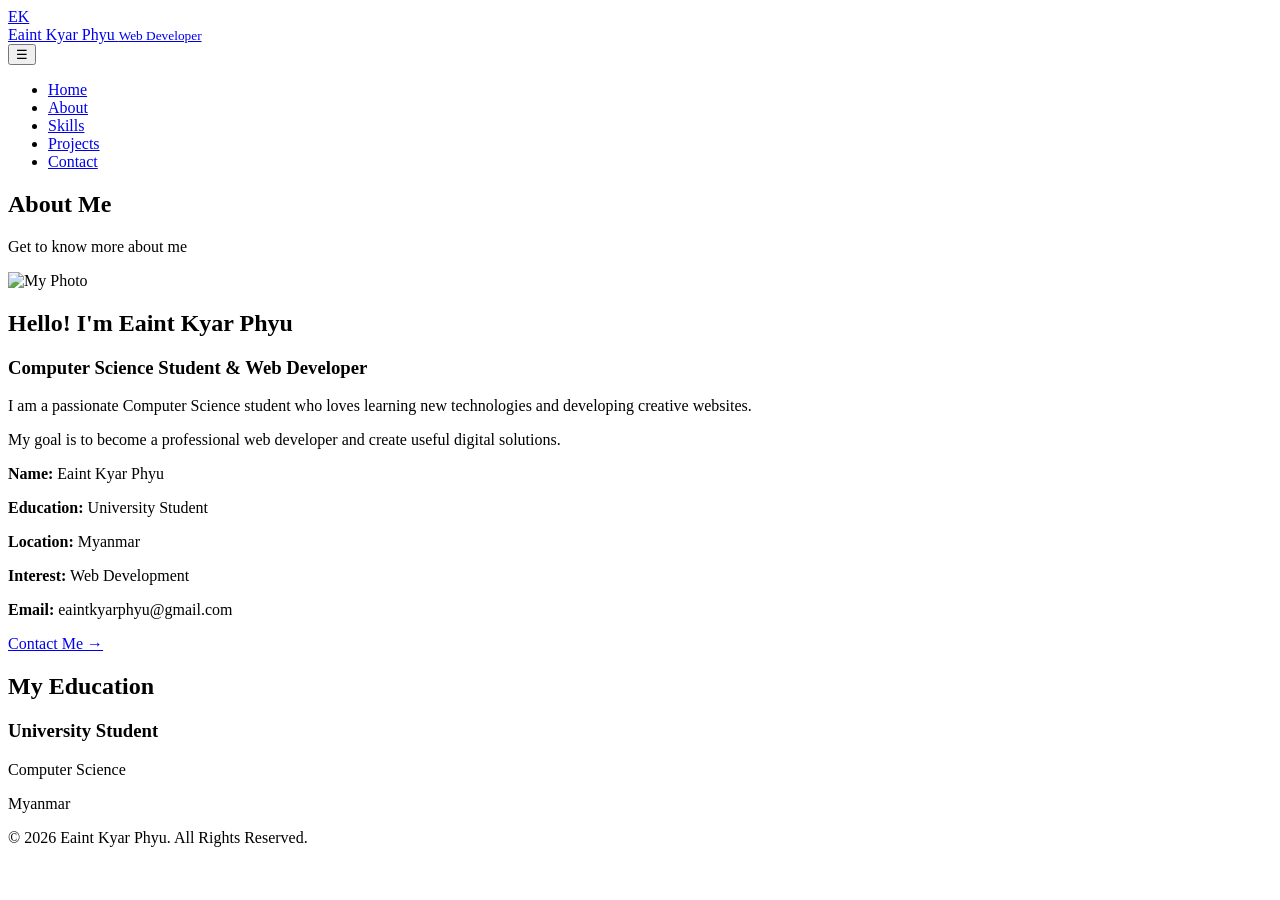
==== about.html @ ffb476ad "Create about.html" ====
<!DOCTYPE html>

<html lang="en">

<head>

    <meta charset="UTF-8">

    <meta name="viewport" content="width=device-width, initial-scale=1.0">

    <title>About Me | Eaint Kyar Phyu</title>

    <link rel="stylesheet" href="css/style.css">

</head>

<body>

<header>

    <nav class="navbar">

        <a href="index.html" class="brand">

            <div class="logo">EK</div>

            <div>Eaint Kyar Phyu

                <small>Web Developer</small>

            </div>

        </a>

        <button class="menu-toggle" onclick="toggleMenu()">☰</button>

        <ul class="nav-links" id="navLinks">

            <li><a href="index.html">Home</a></li>

            <li><a href="about.html" class="active">About</a></li>

            <li><a href="skills.html">Skills</a></li>

            <li><a href="projects.html">Projects</a></li>

            <li><a href="contact.html">Contact</a></li>

        </ul>

    </nav>

</header>

<section class="page-banner">

    <h1>About Me</h1>

    <p>Get to know more about me</p>

</section>

<section class="section about-section">

    <div class="about-container">

        <div class="about-image">

            <img src="images/profile.jpg" alt="My Photo">

        </div>

        <div class="about-text">

            <h2>Hello! I'm Eaint Kyar Phyu</h2>

            <h3>Computer Science Student & Web Developer</h3>

            <p>

                I am a passionate Computer Science student

                who loves learning new technologies and

                developing creative websites.

            </p>

            <p>

                My goal is to become a professional web

                developer and create useful digital solutions.

            </p>

            <div class="info-list">

                <p><strong>Name:</strong> Eaint Kyar Phyu</p>

                <p><strong>Education:</strong> University Student</p>

                <p><strong>Location:</strong> Myanmar</p>

                <p><strong>Interest:</strong> Web Development</p>

                <p><strong>Email:</strong> eaintkyarphyu@gmail.com</p>

            </div>

            <a href="contact.html" class="btn">

                Contact Me →

            </a>

        </div>

    </div>

</section>

<section class="section soft-bg">

    <div class="container">

        <h2 class="section-title">My Education</h2>

        <div class="info-card">

            <h3>University Student</h3>

            <p>Computer Science</p>

            <span>Myanmar</span>

        </div>

    </div>

</section>

<footer>

    <p>© 2026 Eaint Kyar Phyu. All Rights Reserved.</p>

</footer>

<script src="js/script.js"></script>

</body>

</html>
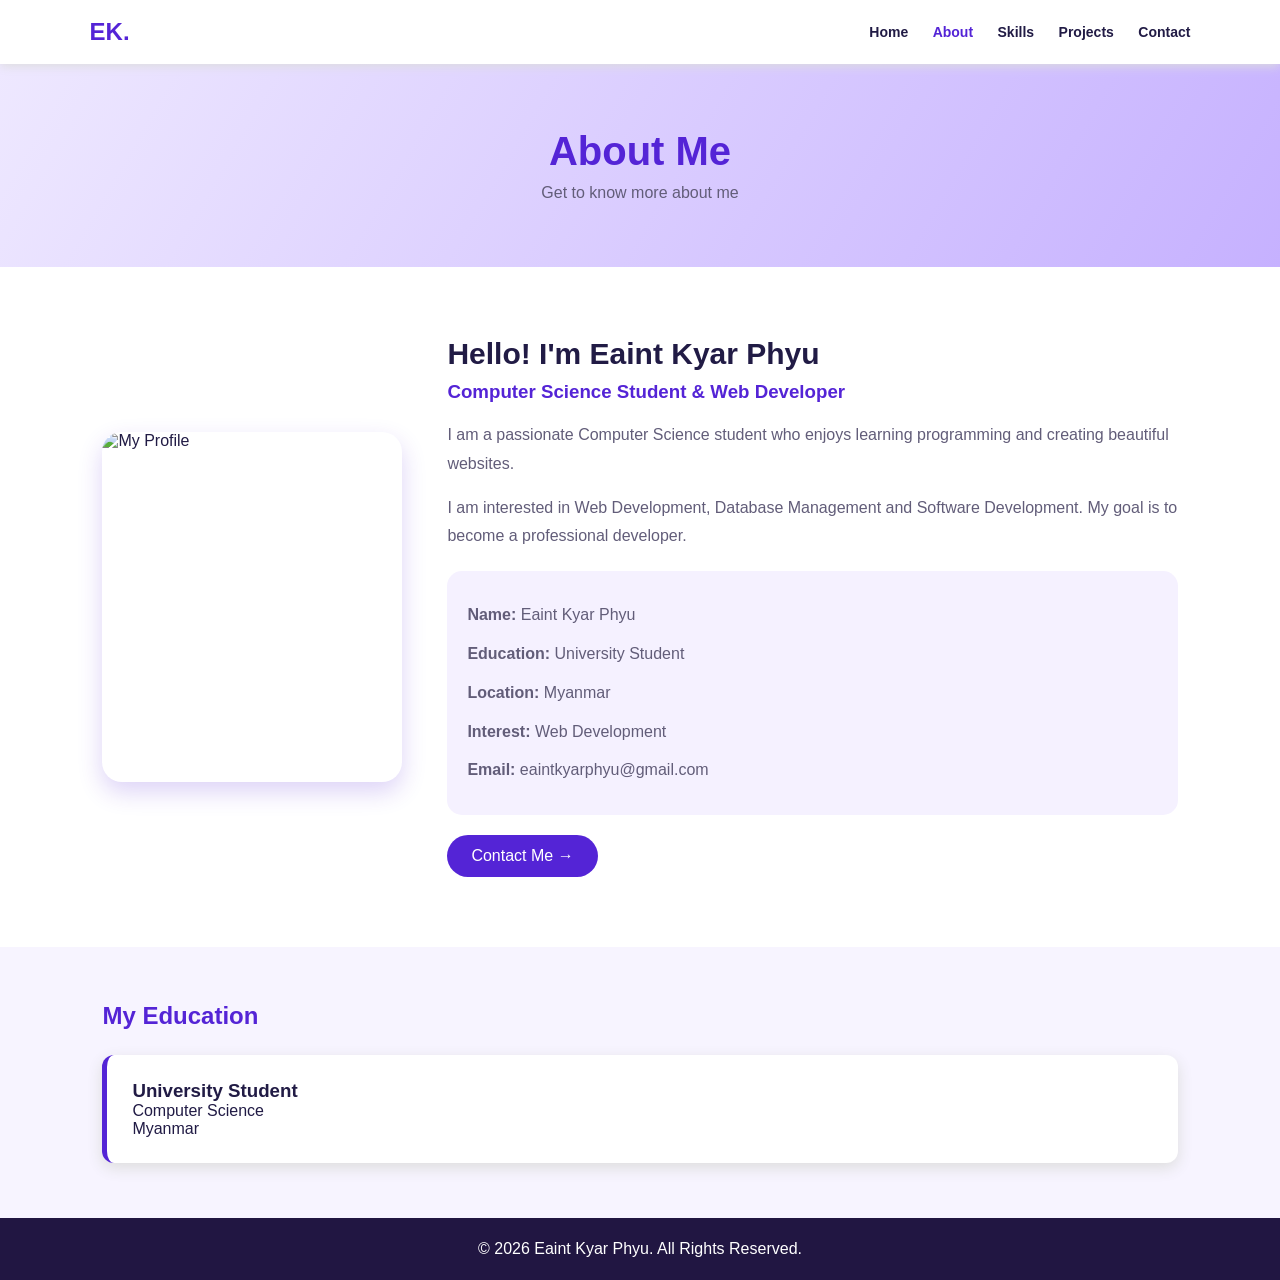
==== commit 67ddb1f5: "Update about.html" ====
--- a/about.html
+++ b/about.html
@@ -4,13 +4,219 @@
 
 <head>
 
-    <meta charset="UTF-8">
-
-    <meta name="viewport" content="width=device-width, initial-scale=1.0">
-
-    <title>About Me | Eaint Kyar Phyu</title>
-
-    <link rel="stylesheet" href="css/style.css">
+<meta charset="UTF-8">
+
+<meta name="viewport" content="width=device-width, initial-scale=1.0">
+
+<title>About Me | Eaint Kyar Phyu</title>
+
+<style>
+
+* { margin:0; padding:0; box-sizing:border-box; }
+
+body {
+
+    font-family:Arial,sans-serif;
+
+    color:#211b45;
+
+}
+
+header {
+
+    padding:18px 7%;
+
+    display:flex;
+
+    justify-content:space-between;
+
+    align-items:center;
+
+    box-shadow:0 2px 10px #ddd;
+
+    position:sticky;
+
+    top:0;
+
+    background:white;
+
+}
+
+.logo { color:#5424d6; font-size:24px; font-weight:bold; }
+
+nav a {
+
+    text-decoration:none;
+
+    color:#211b45;
+
+    margin-left:20px;
+
+    font-size:14px;
+
+    font-weight:bold;
+
+}
+
+nav a:hover, nav a.active { color:#5424d6; }
+
+.banner {
+
+    background:linear-gradient(120deg,#eee8ff,#c6b1ff);
+
+    text-align:center;
+
+    padding:65px 20px;
+
+}
+
+.banner h1 { color:#5424d6; font-size:40px; }
+
+.banner p { margin-top:10px; color:#625d79; }
+
+.about {
+
+    padding:70px 8%;
+
+    display:flex;
+
+    align-items:center;
+
+    gap:45px;
+
+}
+
+.about img {
+
+    width:300px;
+
+    height:350px;
+
+    object-fit:cover;
+
+    border-radius:20px;
+
+    box-shadow:0 10px 25px #5424d633;
+
+}
+
+.about-content { flex:1; }
+
+.about-content h2 {
+
+    font-size:30px;
+
+    margin-bottom:10px;
+
+}
+
+.about-content h3 {
+
+    color:#5424d6;
+
+    margin-bottom:18px;
+
+}
+
+.about-content p {
+
+    color:#625d79;
+
+    line-height:1.8;
+
+    margin-bottom:15px;
+
+}
+
+.info {
+
+    background:#f5f1ff;
+
+    padding:20px;
+
+    border-radius:15px;
+
+    margin:20px 0;
+
+}
+
+.info p { margin:10px 0; }
+
+.btn {
+
+    display:inline-block;
+
+    padding:12px 24px;
+
+    background:#5424d6;
+
+    color:white;
+
+    border-radius:25px;
+
+    text-decoration:none;
+
+}
+
+.education {
+
+    background:#f7f4ff;
+
+    padding:55px 8%;
+
+}
+
+.education h2 {
+
+    color:#5424d6;
+
+    margin-bottom:25px;
+
+}
+
+.edu-card {
+
+    background:white;
+
+    padding:25px;
+
+    border-left:5px solid #5424d6;
+
+    border-radius:12px;
+
+    box-shadow:0 5px 15px #ddd;
+
+}
+
+footer {
+
+    background:#211642;
+
+    color:white;
+
+    text-align:center;
+
+    padding:22px;
+
+}
+
+@media(max-width:700px) {
+
+    header { flex-direction:column; gap:15px; }
+
+    nav { display:flex; flex-wrap:wrap; justify-content:center; gap:12px; }
+
+    nav a { margin:0; font-size:12px; }
+
+    .about { flex-direction:column; text-align:center; }
+
+    .about img { width:240px; height:280px; }
+
+    .info { text-align:left; }
+
+}
+
+</style>
 
 </head>
 
@@ -18,41 +224,25 @@
 
 <header>
 
-    <nav class="navbar">
-
-        <a href="index.html" class="brand">
-
-            <div class="logo">EK</div>
-
-            <div>Eaint Kyar Phyu
-
-                <small>Web Developer</small>
-
-            </div>
-
-        </a>
-
-        <button class="menu-toggle" onclick="toggleMenu()">☰</button>
-
-        <ul class="nav-links" id="navLinks">
-
-            <li><a href="index.html">Home</a></li>
-
-            <li><a href="about.html" class="active">About</a></li>
-
-            <li><a href="skills.html">Skills</a></li>
-
-            <li><a href="projects.html">Projects</a></li>
-
-            <li><a href="contact.html">Contact</a></li>
-
-        </ul>
+    <div class="logo">EK.</div>
+
+    <nav>
+
+        <a href="index.html">Home</a>
+
+        <a href="about.html" class="active">About</a>
+
+        <a href="skills.html">Skills</a>
+
+        <a href="projects.html">Projects</a>
+
+        <a href="contact.html">Contact</a>
 
     </nav>
 
 </header>
 
-<section class="page-banner">
+<section class="banner">
 
     <h1>About Me</h1>
 
@@ -60,85 +250,69 @@
 
 </section>
 
-<section class="section about-section">
-
-    <div class="about-container">
-
-        <div class="about-image">
-
-            <img src="images/profile.jpg" alt="My Photo">
+<section class="about">
+
+    <img src="images/profile.jpg" alt="My Profile">
+
+    <div class="about-content">
+
+        <h2>Hello! I'm Eaint Kyar Phyu</h2>
+
+        <h3>Computer Science Student & Web Developer</h3>
+
+        <p>
+
+            I am a passionate Computer Science student
+
+            who enjoys learning programming and creating
+
+            beautiful websites.
+
+        </p>
+
+        <p>
+
+            I am interested in Web Development,
+
+            Database Management and Software Development.
+
+            My goal is to become a professional developer.
+
+        </p>
+
+        <div class="info">
+
+            <p><strong>Name:</strong> Eaint Kyar Phyu</p>
+
+            <p><strong>Education:</strong> University Student</p>
+
+            <p><strong>Location:</strong> Myanmar</p>
+
+            <p><strong>Interest:</strong> Web Development</p>
+
+            <p><strong>Email:</strong> eaintkyarphyu@gmail.com</p>
 
         </div>
 
-        <div class="about-text">
-
-            <h2>Hello! I'm Eaint Kyar Phyu</h2>
-
-            <h3>Computer Science Student & Web Developer</h3>
-
-            <p>
-
-                I am a passionate Computer Science student
-
-                who loves learning new technologies and
-
-                developing creative websites.
-
-            </p>
-
-            <p>
-
-                My goal is to become a professional web
-
-                developer and create useful digital solutions.
-
-            </p>
-
-            <div class="info-list">
-
-                <p><strong>Name:</strong> Eaint Kyar Phyu</p>
-
-                <p><strong>Education:</strong> University Student</p>
-
-                <p><strong>Location:</strong> Myanmar</p>
-
-                <p><strong>Interest:</strong> Web Development</p>
-
-                <p><strong>Email:</strong> eaintkyarphyu@gmail.com</p>
-
-            </div>
-
-            <a href="contact.html" class="btn">
-
-                Contact Me →
-
-            </a>
-
-        </div>
+        <a href="contact.html" class="btn">Contact Me →</a>
 
     </div>
 
 </section>
 
-<section class="section soft-bg">
-
-    <div class="container">
-
-        <h2 class="section-title">My Education</h2>
-
-        <div class="info-card">
-
-            <h3>University Student</h3>
-
-            <p>Computer Science</p>
-
-            <span>Myanmar</span>
-
-        </div>
-
-    </div>
-
-</section>
+<section class="education">
+
+    <h2>My Education</h2>
+
+    <div class="edu-card">
+
+        <h3>University Student</h3>
+
+        <p>Computer Science</p>
+
+        <p>Myanmar</p>
+
+    </div></section>
 
 <footer>
 
@@ -146,8 +320,6 @@
 
 </footer>
 
-<script src="js/script.js"></script>
-
 </body>
 
 </html>
